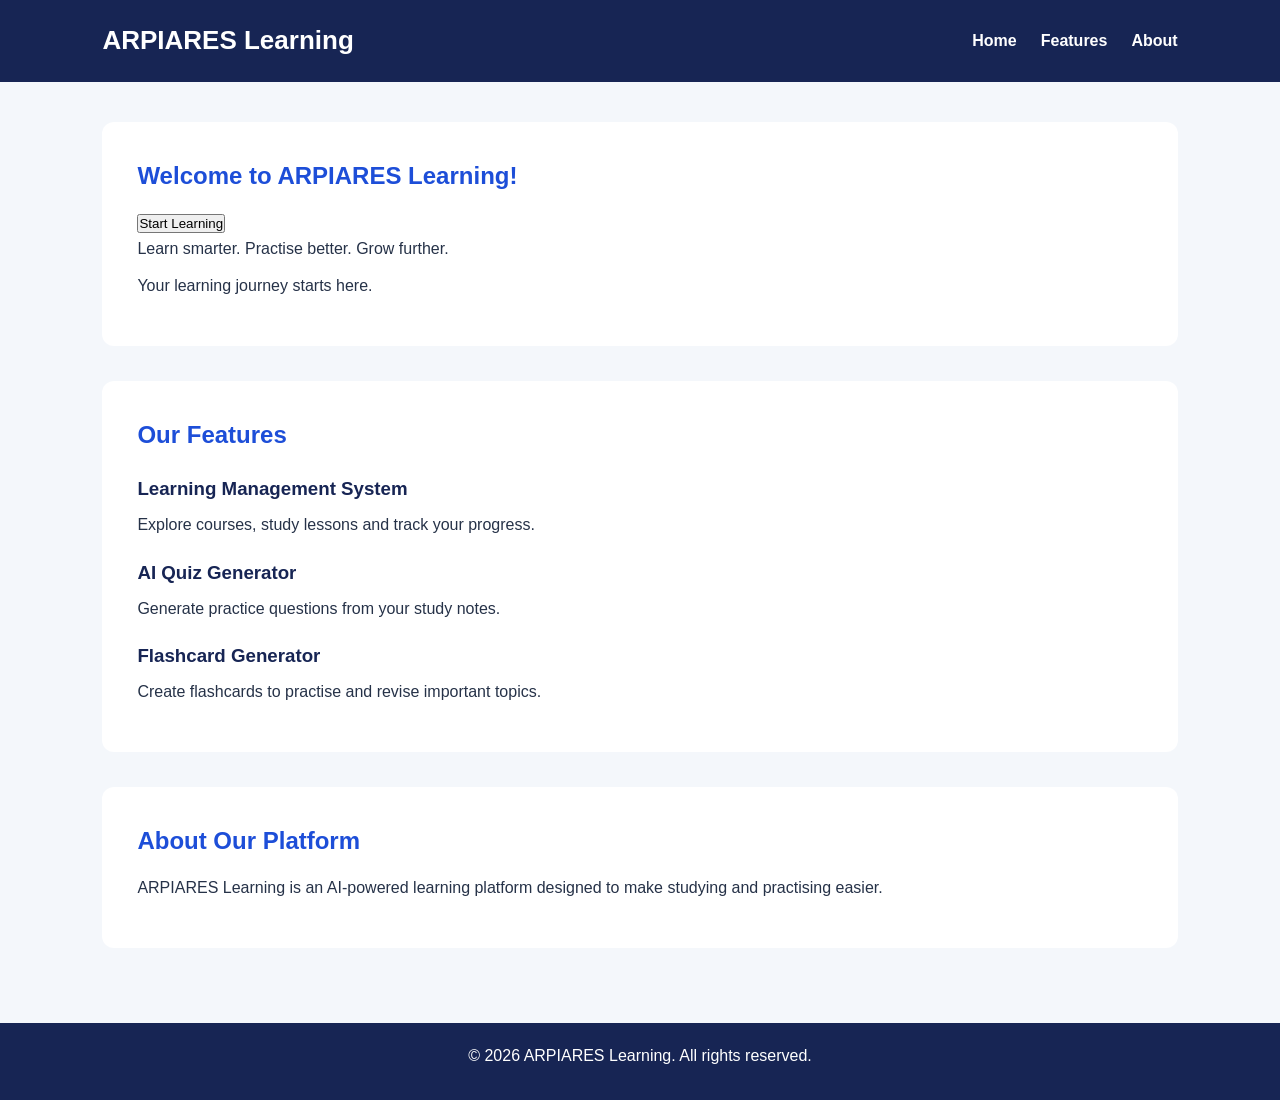
==== frontend/index.html @ af7bff02 "Add frontend homepage with CSS and JavaScript" ====
<!DOCTYPE html>
<html lang="en">

<head>
    <meta charset="UTF-8">
    <meta name="viewport" content="width=device-width, initial-scale=1.0">

    <title>ARPIARES Learning</title>
    <link rel="stylesheet" href="css/style.css">
</head>

<body>

    <!-- Website Header -->
    <header>
        <h1>ARPIARES Learning</h1>

        <nav>
            <a href="#home">Home</a>
            <a href="#features">Features</a>
            <a href="#about">About</a>
        </nav>
    </header>

    <!-- Main Homepage Section -->
    <main>

        <section id="home">
            <h2 id="welcome-heading">Welcome to ARPIARES Learning!</h2>

            <button onclick="changeHeading()">Start Learning</button>

            <p>
                Learn smarter. Practise better. Grow further.
            </p>

            <p>
                Your learning journey starts here.
            </p>
        </section>

        <!-- Features Section -->
        <section id="features">
            <h2>Our Features</h2>

            <h3>Learning Management System</h3>
            <p>Explore courses, study lessons and track your progress.</p>

            <h3>AI Quiz Generator</h3>
            <p>Generate practice questions from your study notes.</p>

            <h3>Flashcard Generator</h3>
            <p>Create flashcards to practise and revise important topics.</p>
        </section>

        <!-- About Section -->
        <section id="about">
            <h2>About Our Platform</h2>

            <p>
                ARPIARES Learning is an AI-powered learning
                platform designed to make studying and practising easier.
            </p>
        </section>

    </main>

    <!-- Website Footer -->
<!-- Website Footer -->
<footer>
    <p>
        &copy; <span id="current-year"></span>
        ARPIARES Learning. All rights reserved.
    </p>
</footer>

<script src="js/script.js"></script>
</body>
</html>
---- frontend/css/style.css ----
/* 1. Basic page settings */
* {
    margin: 0;
    padding: 0;
    box-sizing: border-box;
}

body {
    font-family: Arial, sans-serif;
    background-color: #f4f7fb;
    color: #263248;
    line-height: 1.6;
}

/* 2. Website Header */
header {
    background-color: #172554;
    color: white;
    padding: 20px 8%;
    display: flex;
    justify-content: space-between;
    align-items: center;
    flex-wrap: wrap;
    gap: 15px;
}

header h1 {
    font-size: 26px;
}

/* 3. Navigation */
nav {
    display: flex;
    gap: 24px;
}

nav a {
    color: white;
    text-decoration: none;
    font-weight: bold;
}

nav a:hover {
    color: #93c5fd;
}

/* 4. Main Sections */
main {
    padding: 40px 8%;
}

section {
    margin-bottom: 35px;
    padding: 35px;
    background-color: white;
    border-radius: 12px;
}

/* 5. Headings */
h2 {
    color: #1d4ed8;
    margin-bottom: 15px;
}

h3 {
    color: #172554;
    margin-top: 20px;
    margin-bottom: 8px;
}

/* 6. Paragraphs */
p {
    margin-bottom: 12px;
}

/* 7. Footer */
footer {
    background-color: #172554;
    color: white;
    text-align: center;
    padding: 20px;
}

/* 8. Mobile-friendly layout */
@media (max-width: 600px) {
    header {
        flex-direction: column;
        text-align: center;
    }

    nav {
        flex-wrap: wrap;
        justify-content: center;
        gap: 15px;
    }

    main {
        padding: 20px 5%;
    }

    section {
        padding: 22px;
    }
}
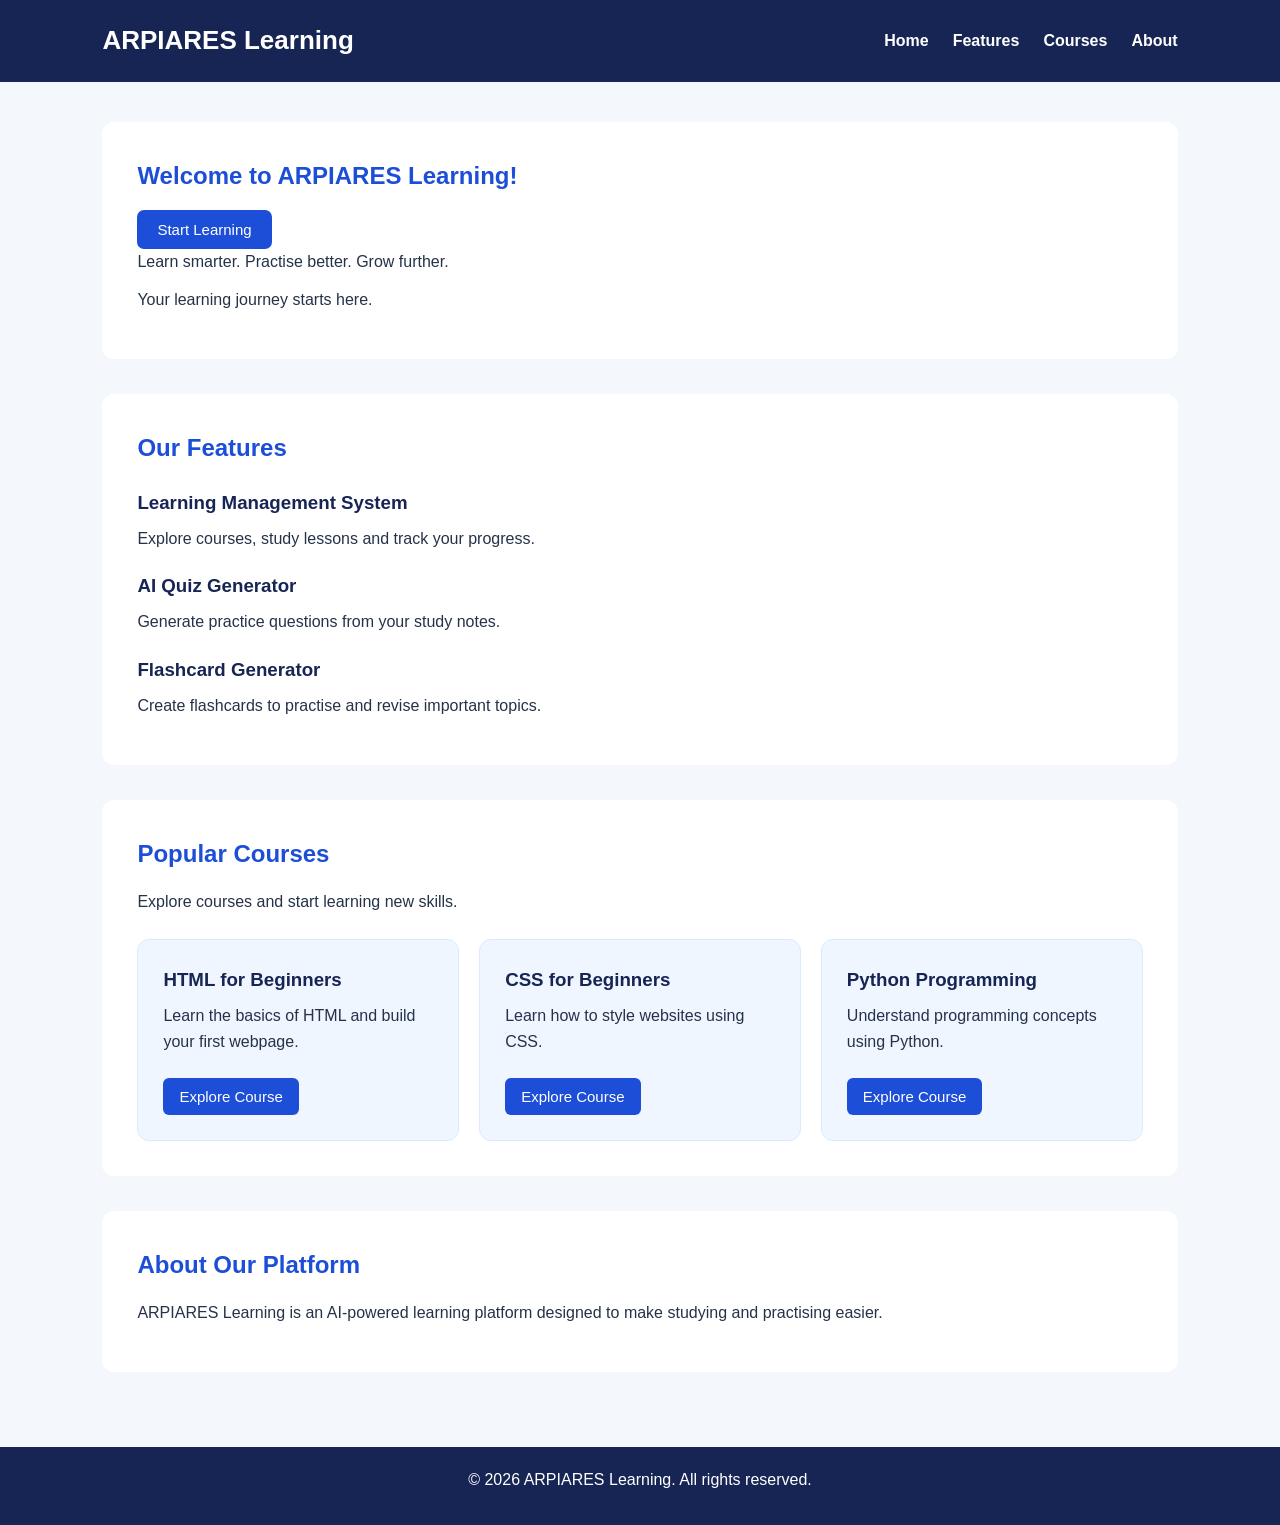
==== commit a843ef41: "Add course pages and lesson progress tracking" ====
--- a/frontend/index.html
+++ b/frontend/index.html
@@ -16,10 +16,11 @@
     <header>
         <h1>ARPIARES Learning</h1>
 
-        <nav>
-            <a href="#home">Home</a>
-            <a href="#features">Features</a>
-            <a href="#about">About</a>
+         <nav>
+    <a href="#home">Home</a>
+    <a href="#features">Features</a>
+    <a href="#courses">Courses</a>
+    <a href="#about">About</a>
         </nav>
     </header>
 
@@ -53,6 +54,40 @@
             <h3>Flashcard Generator</h3>
             <p>Create flashcards to practise and revise important topics.</p>
         </section>
+        <!-- Popular Courses Section -->
+<section id="courses">
+    <h2>Popular Courses</h2>
+
+    <p>Explore courses and start learning new skills.</p>
+
+    <div class="course-container">
+
+        <div class="course-card">
+            <h3>HTML for Beginners</h3>
+            <p>Learn the basics of HTML and build your first webpage.</p>
+         <button onclick="exploreCourse('HTML for Beginners')">
+    Explore Course
+</button>
+        </div>
+
+        <div class="course-card">
+            <h3>CSS for Beginners</h3>
+            <p>Learn how to style websites using CSS.</p>
+        <button onclick="exploreCourse('CSS for Beginners')">
+    Explore Course
+</button>
+        </div>
+
+        <div class="course-card">
+            <h3>Python Programming</h3>
+            <p>Understand programming concepts using Python.</p>
+            <button onclick="exploreCourse('Python Programming')">
+    Explore Course
+</button>
+        </div>
+
+    </div>
+</section>
 
         <!-- About Section -->
         <section id="about">
--- a/frontend/css/style.css
+++ b/frontend/css/style.css
@@ -82,6 +82,164 @@
     padding: 20px;
 }
 
+/* 9. Course Cards */
+
+.course-container {
+    display: grid;
+    grid-template-columns: repeat(3, 1fr);
+    gap: 20px;
+    margin-top: 25px;
+}
+
+.course-card {
+    background-color: #eff6ff;
+    padding: 25px;
+    border-radius: 12px;
+    border: 1px solid #dbeafe;
+    transition: transform 0.3s ease, box-shadow 0.3s ease;
+}
+
+.course-card h3 {
+    margin-top: 0;
+}
+
+.course-card button {
+    margin-top: 12px;
+    padding: 10px 16px;
+    background-color: #1d4ed8;
+    color: white;
+    border: none;
+    border-radius: 6px;
+    cursor: pointer;
+}
+
+.course-card button:hover {
+    background-color: #172554;
+}
+
+.course-card:hover {
+    transform: translateY(-5px);
+    box-shadow: 0 8px 18px rgba(0, 0, 0, 0.12);
+}
+
+/* 10. Course Details Page */
+
+#course-details {
+    max-width: 850px;
+    margin: 0 auto;
+    padding: 40px;
+}
+
+#course-details h2 {
+    font-size: 30px;
+    margin-bottom: 15px;
+}
+
+#course-details h3 {
+    margin-top: 30px;
+    margin-bottom: 15px;
+}
+
+#course-details ul {
+    padding-left: 20px;
+    margin-bottom: 25px;
+}
+
+#course-details li {
+    background-color: #eff6ff;
+    padding: 12px 15px;
+    margin-bottom: 10px;
+    border-radius: 8px;
+}
+
+#course-details button {
+    background-color: #1d4ed8;
+    color: white;
+    padding: 12px 22px;
+    border: none;
+    border-radius: 7px;
+    cursor: pointer;
+    font-size: 15px;
+}
+
+#course-details button:hover {
+    background-color: #172554;
+}
+
+
+/* Tablet screen */
+@media (max-width: 800px) {
+    .course-container {
+        grid-template-columns: repeat(2, 1fr);
+    }
+}
+
+/* 11. Lesson Navigation */
+
+.lesson-navigation {
+    display: flex;
+    gap: 15px;
+    margin-top: 25px;
+}
+
+.lesson-navigation button:disabled {
+    background-color: #9ca3af;
+    cursor: not-allowed;
+}
+
+/* 12. Course Progress */
+
+.progress-section {
+    margin-top: 25px;
+    margin-bottom: 25px;
+}
+
+.progress-bar {
+    width: 100%;
+    height: 14px;
+    background-color: #dbeafe;
+    border-radius: 10px;
+    overflow: hidden;
+}
+
+#progress-fill {
+    width: 0%;
+    height: 100%;
+    background-color: #2563eb;
+    border-radius: 10px;
+    transition: width 0.4s ease;
+}
+
+#progress-text {
+    margin-top: 10px;
+    font-weight: bold;
+    color: #1d4ed8;
+}
+
+/* 13. General Button Styling */
+
+button {
+    padding: 11px 20px;
+    background-color: #1d4ed8;
+    color: white;
+    border: none;
+    border-radius: 7px;
+    cursor: pointer;
+    font-size: 15px;
+    transition: background-color 0.3s ease;
+}
+
+button:hover:not(:disabled) {
+    background-color: #172554;
+}
+
+button:disabled {
+    background-color: #9ca3af;
+    cursor: not-allowed;
+}
+
+
+
 /* 8. Mobile-friendly layout */
 @media (max-width: 600px) {
     header {
@@ -102,4 +260,7 @@
     section {
         padding: 22px;
     }
-}
+    .course-container {
+    grid-template-columns: 1fr;
+    }
+}
